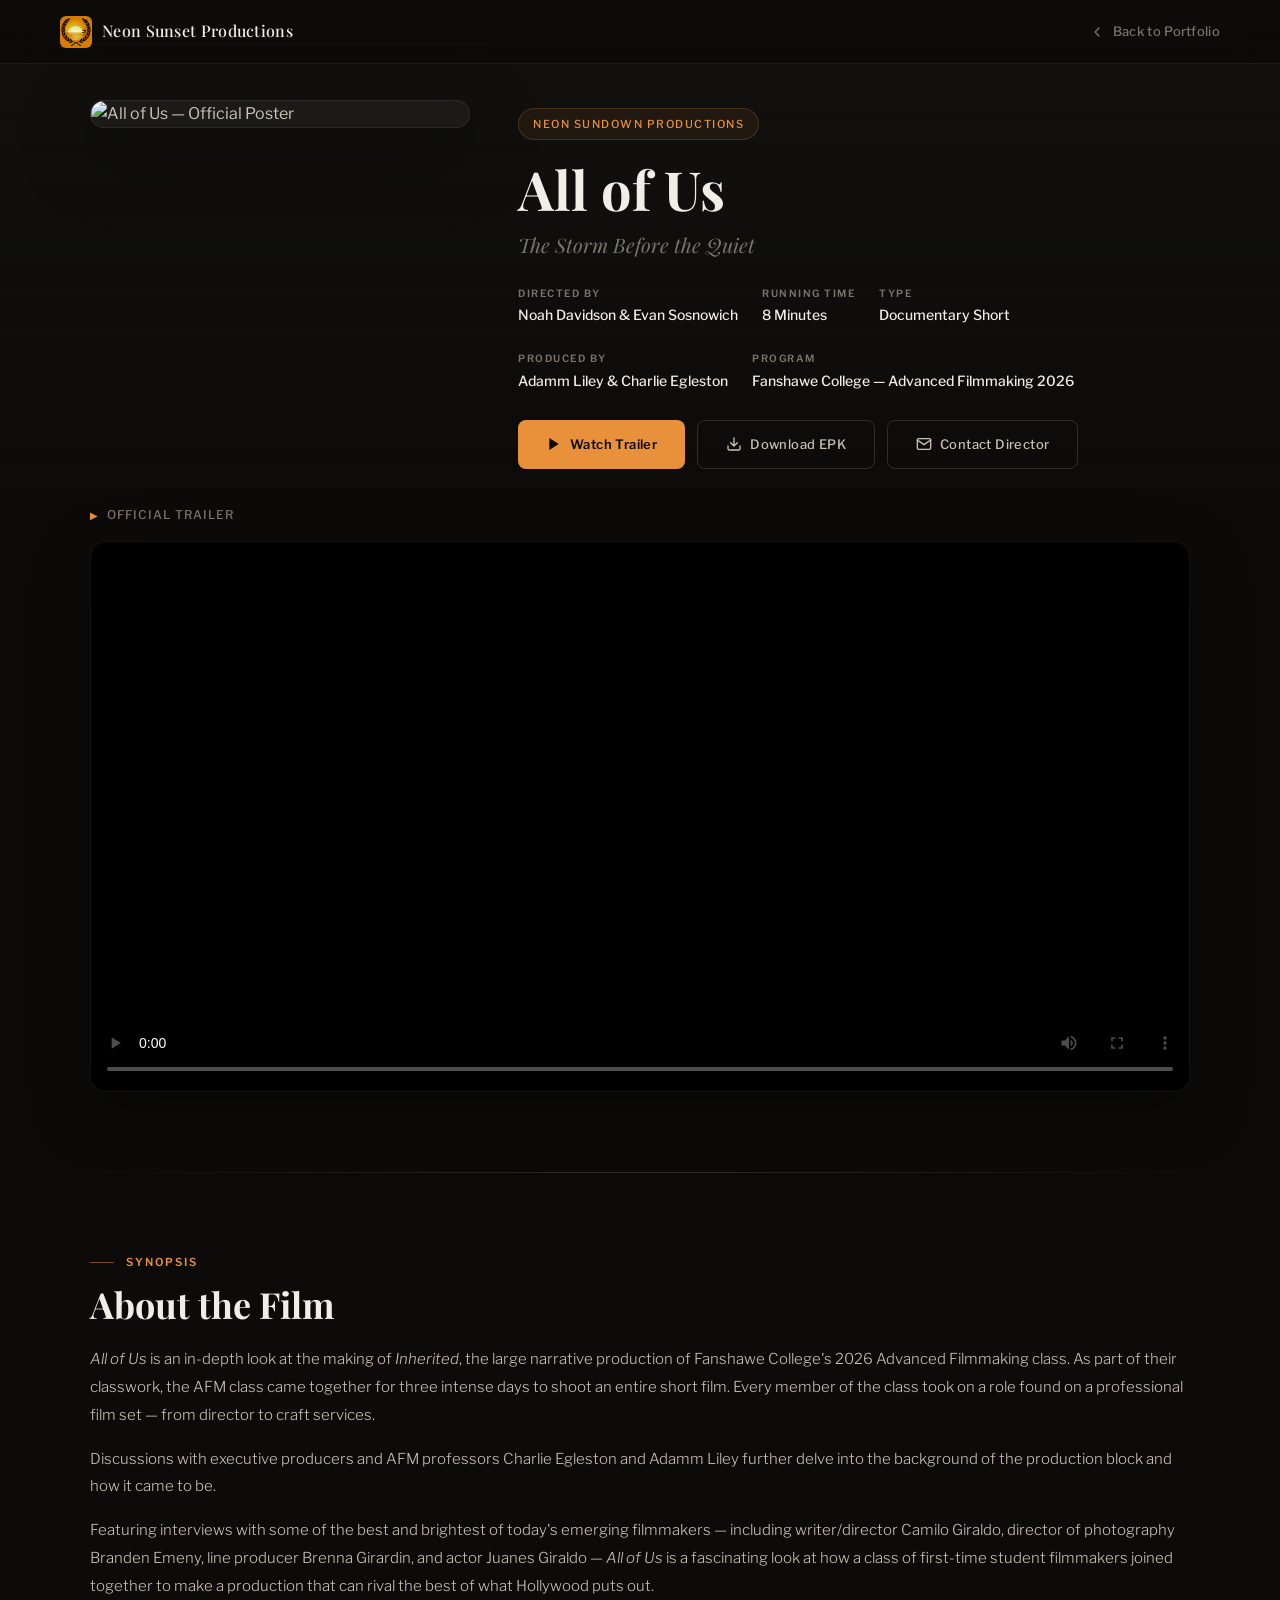
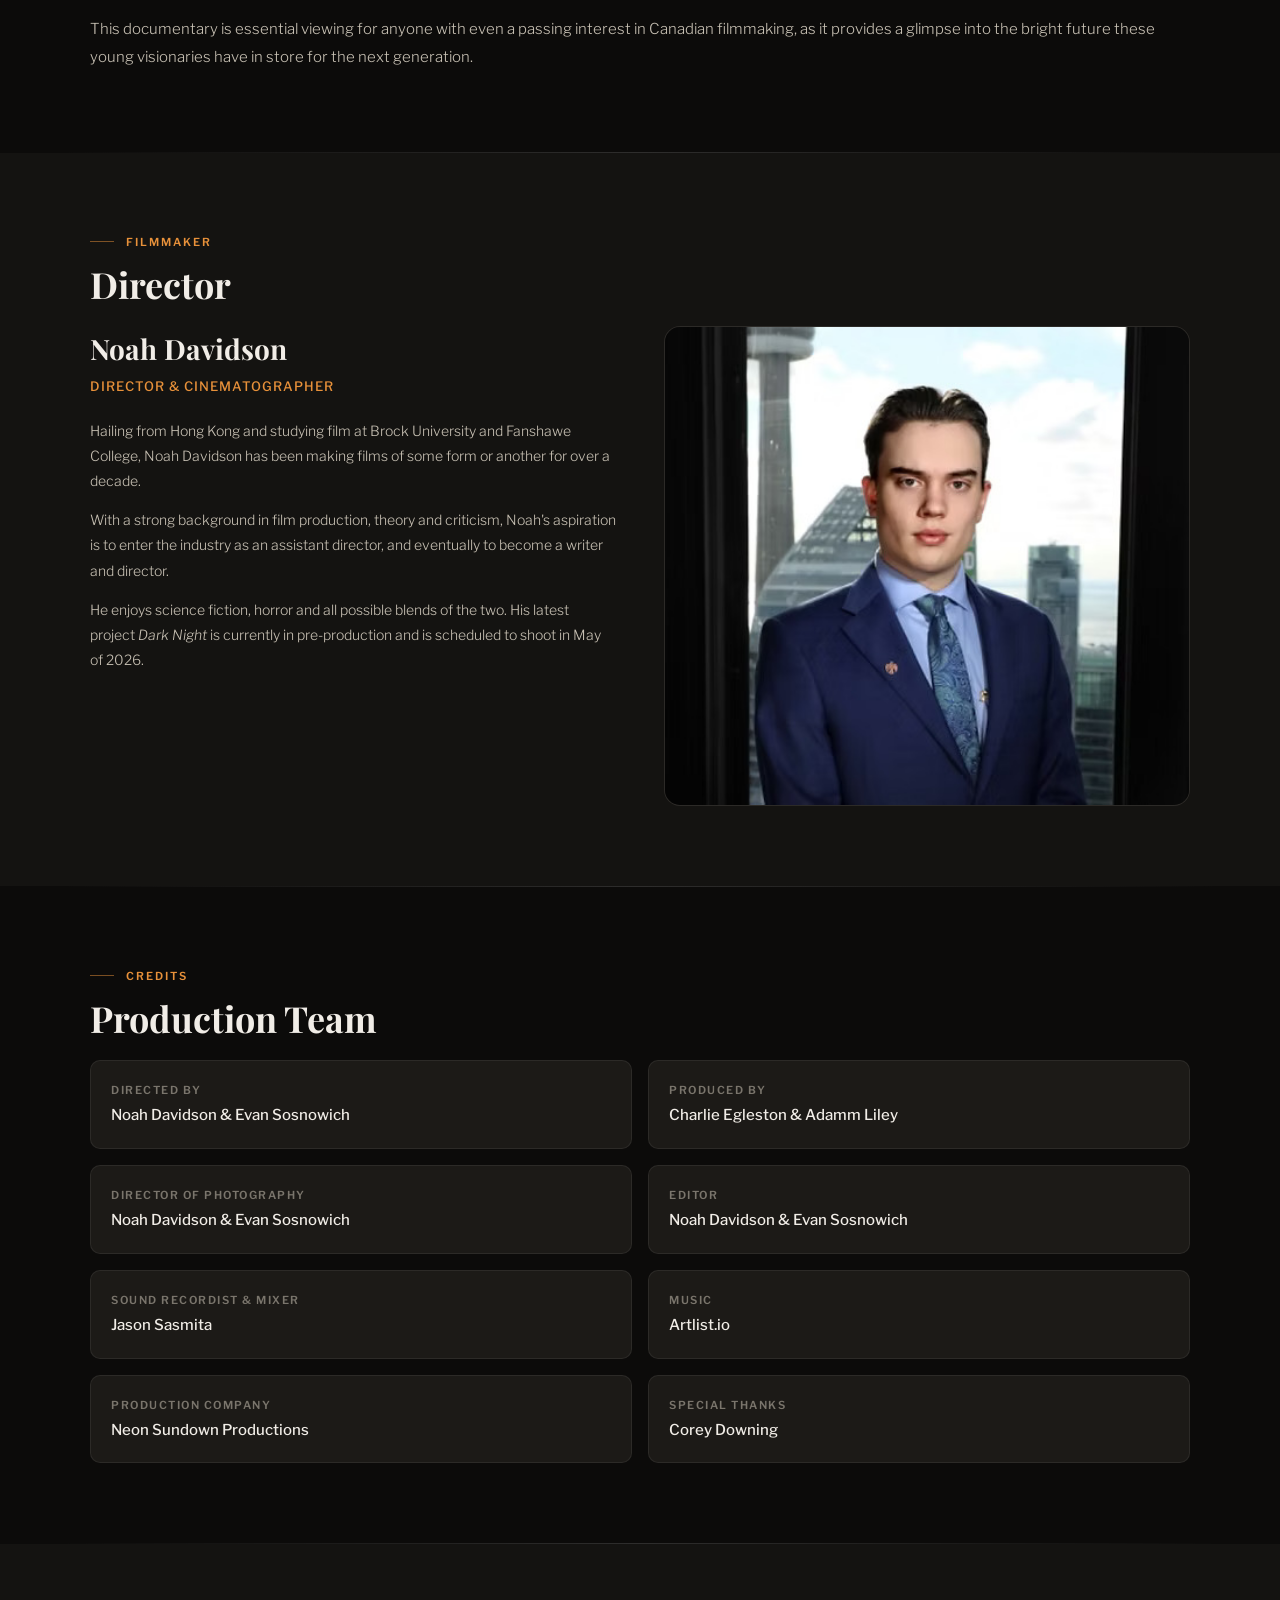
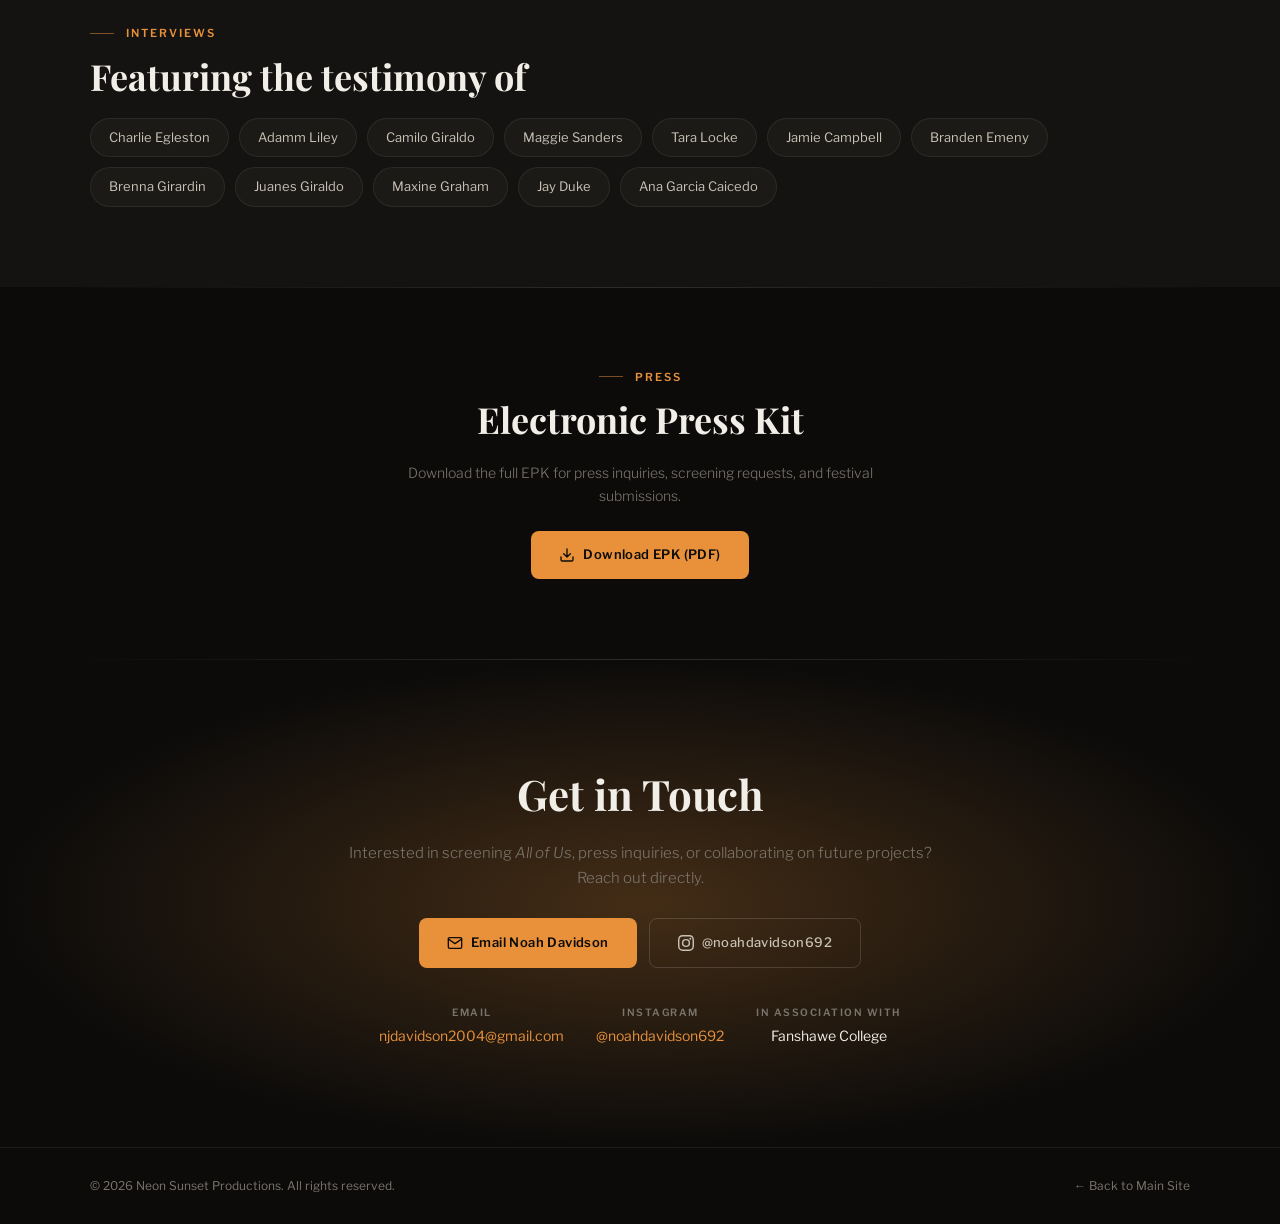
==== all-of-us.html @ 5eaad9ad "Add files via upload" ====
<!DOCTYPE html>
<html lang="en">
<head>
<meta charset="UTF-8">
<meta name="viewport" content="width=device-width, initial-scale=1.0">
<title>All of Us — Neon Sunset Productions</title>
<link rel="icon" type="image/png" href="sunset.jpg">
<link rel="preconnect" href="https://fonts.googleapis.com">
<link rel="preconnect" href="https://fonts.gstatic.com" crossorigin>
<link href="https://fonts.googleapis.com/css2?family=Playfair+Display:ital,wght@0,400;0,500;0,600;1,400;1,500&family=Libre+Franklin:wght@200;300;400;500;600&display=swap" rel="stylesheet">
<style>
/* ═══ DESIGN TOKENS — matched to main site ═══ */
:root {
  --bg:        #0c0b0a;
  --bg2:       #141311;
  --bg3:       #1c1a17;
  --surface:   #22201c;
  --border:    rgba(255,255,255,0.07);
  --border-h:  rgba(255,255,255,0.14);
  --sun:       #e8913a;
  --sun-glow:  rgba(232,145,58,0.25);
  --sun-sub:   rgba(232,145,58,0.08);
  --gold:      #d4a24e;
  --text:      #c9c2b5;
  --heading:   #f1ede7;
  --muted:     #7a756c;
  --font-disp: 'Playfair Display', Georgia, serif;
  --font-body: 'Libre Franklin', 'Helvetica Neue', sans-serif;
  --radius:    10px;
  --radius-lg: 16px;
  --max-w:     1100px;
}

*, *::before, *::after { margin: 0; padding: 0; box-sizing: border-box; }
html { scroll-behavior: smooth; }
body {
  font-family: var(--font-body);
  background: var(--bg);
  color: var(--text);
  -webkit-font-smoothing: antialiased;
  line-height: 1.65;
  overflow-x: hidden;
}

::-webkit-scrollbar { width: 6px; }
::-webkit-scrollbar-track { background: var(--bg); }
::-webkit-scrollbar-thumb { background: var(--sun); border-radius: 3px; }

a { color: var(--sun); text-decoration: none; transition: color 0.3s; }
a:hover { color: var(--gold); }

/* ═══ NAV — same as main site ═══ */
.nav {
  position: fixed; top: 0; left: 0; right: 0; z-index: 100;
  height: 64px;
  display: flex; align-items: center; justify-content: space-between;
  padding: 0 clamp(20px, 5vw, 60px);
  background: rgba(12,11,10,0.88);
  backdrop-filter: blur(18px) saturate(1.3);
  border-bottom: 1px solid var(--border);
}

.nav-brand {
  display: flex; align-items: center; gap: 10px;
  text-decoration: none; cursor: pointer;
}

.nav-brand-icon {
  width: 32px; height: 32px; border-radius: 6px; object-fit: cover;
}

.nav-brand-name {
  font-family: var(--font-disp);
  font-size: 16px; font-weight: 500;
  color: var(--heading);
  letter-spacing: 0.3px;
}

.nav-back {
  display: inline-flex; align-items: center; gap: 8px;
  font-size: 13px; font-weight: 500; color: var(--muted);
  text-decoration: none; transition: color 0.3s;
  letter-spacing: 0.3px;
}

.nav-back:hover { color: var(--sun); }

.nav-back svg {
  width: 16px; height: 16px; stroke: currentColor;
  stroke-width: 2; fill: none; stroke-linecap: round; stroke-linejoin: round;
}

/* ═══ HERO BANNER ═══ */
.project-hero {
  padding: 100px clamp(20px, 5vw, 60px) 0;
  background:
    linear-gradient(180deg, rgba(12,11,10,0.3) 0%, var(--bg) 100%),
    var(--bg2);
}

.project-hero-inner {
  max-width: var(--max-w);
  margin: 0 auto;
  display: grid;
  grid-template-columns: 380px 1fr;
  gap: 48px;
  align-items: start;
}

.poster-frame {
  position: sticky; top: 100px;
  border-radius: var(--radius-lg);
  overflow: hidden;
  border: 1px solid var(--border);
  box-shadow: 0 24px 64px rgba(0,0,0,0.5);
  aspect-ratio: auto;
  background: var(--bg3);
}

.poster-frame img {
  width: 100%; height: auto; display: block;
}

.project-meta {
  padding-top: 8px;
}

.project-tag {
  display: inline-flex; align-items: center; gap: 8px;
  padding: 6px 14px;
  background: var(--sun-sub);
  border: 1px solid rgba(232,145,58,0.2);
  border-radius: 100px;
  font-size: 11px; font-weight: 500;
  letter-spacing: 1.5px; text-transform: uppercase;
  color: var(--sun); margin-bottom: 20px;
}

.project-title {
  font-family: var(--font-disp);
  font-size: clamp(36px, 5vw, 54px);
  color: var(--heading);
  line-height: 1.1;
  margin-bottom: 8px;
}

.project-subtitle {
  font-family: var(--font-disp);
  font-style: italic;
  font-size: 20px;
  color: var(--muted);
  margin-bottom: 24px;
}

.project-quick-facts {
  display: flex; flex-wrap: wrap; gap: 24px;
  margin-bottom: 28px;
}

.quick-fact {
  display: flex; flex-direction: column; gap: 2px;
}

.quick-fact-label {
  font-size: 10px; font-weight: 600;
  text-transform: uppercase; letter-spacing: 1.5px;
  color: var(--muted);
}

.quick-fact-value {
  font-size: 14px; font-weight: 500;
  color: var(--heading);
}

.project-actions {
  display: flex; gap: 12px; flex-wrap: wrap;
  margin-bottom: 36px;
}

/* Buttons — matched to main site's btn-sun / btn-ghost */
.btn-sun {
  display: inline-flex; align-items: center; gap: 8px;
  padding: 13px 28px;
  background: var(--sun);
  color: var(--bg);
  font-family: var(--font-body);
  font-size: 13px; font-weight: 600;
  letter-spacing: 0.4px;
  border: none; border-radius: 8px;
  cursor: pointer; transition: all 0.3s;
  text-decoration: none;
}

.btn-sun:hover {
  background: var(--gold);
  transform: translateY(-1px);
  box-shadow: 0 4px 20px var(--sun-glow);
  color: var(--bg);
}

.btn-ghost {
  display: inline-flex; align-items: center; gap: 8px;
  padding: 13px 28px;
  background: transparent;
  color: var(--text);
  font-family: var(--font-body);
  font-size: 13px; font-weight: 500;
  letter-spacing: 0.4px;
  border: 1px solid var(--border-h);
  border-radius: 8px;
  cursor: pointer; transition: all 0.3s;
  text-decoration: none;
}

.btn-ghost:hover {
  border-color: var(--sun);
  color: var(--sun);
  background: var(--sun-sub);
}

.btn-ghost svg, .btn-sun svg {
  width: 16px; height: 16px;
  stroke: currentColor; fill: none;
  stroke-width: 2; stroke-linecap: round; stroke-linejoin: round;
}

/* ═══ SECTION PATTERNS ═══ */
.sec {
  padding: clamp(48px, 8vw, 80px) clamp(20px, 5vw, 60px);
}

.sec-dark { background: var(--bg); }
.sec-alt  { background: var(--bg2); }

.sec-inner {
  max-width: var(--max-w);
  margin: 0 auto;
}

.sec-label {
  display: flex; align-items: center; gap: 12px;
  font-size: 11px; font-weight: 600;
  letter-spacing: 2px; text-transform: uppercase;
  color: var(--sun);
  margin-bottom: 12px;
}

.sec-label::before {
  content: ''; width: 24px; height: 1px;
  background: var(--sun); opacity: 0.5;
}

.sec-h2 {
  font-family: var(--font-disp);
  font-size: clamp(24px, 3.5vw, 36px);
  color: var(--heading);
  margin-bottom: 20px;
  line-height: 1.2;
}

/* ═══ TRAILER VIDEO ═══ */
.trailer-section {
  padding: 0 clamp(20px, 5vw, 60px) clamp(48px, 8vw, 80px);
  background: var(--bg);
}

.trailer-wrap {
  max-width: var(--max-w);
  margin: 0 auto;
}

.video-container {
  position: relative;
  border-radius: var(--radius-lg);
  overflow: hidden;
  border: 1px solid var(--border);
  background: #000;
  box-shadow: 0 20px 60px rgba(0,0,0,0.4);
}

.video-container video {
  width: 100%; display: block;
}

.video-label {
  display: flex; align-items: center; gap: 8px;
  margin-bottom: 16px;
  font-size: 12px; font-weight: 500;
  color: var(--muted);
  text-transform: uppercase;
  letter-spacing: 1px;
}

.video-label::before {
  content: '▶'; color: var(--sun); font-size: 10px;
}

/* ═══ SYNOPSIS ═══ */
.synopsis-text {
  font-size: 15px;
  line-height: 1.85;
  color: var(--text);
  font-weight: 300;
}

.synopsis-text p { margin-bottom: 16px; }

.synopsis-text p:last-child { margin-bottom: 0; }

/* ═══ DIRECTOR BIO ═══ */
.director-split {
  display: grid;
  grid-template-columns: 1fr 1fr;
  gap: 48px;
  align-items: start;
}

.director-photo-frame {
  border-radius: var(--radius-lg);
  overflow: hidden;
  border: 1px solid var(--border);
  background: var(--bg3);
}

.director-photo-frame img {
  width: 100%; display: block;
}

.director-bio-text {
  font-size: 14px;
  line-height: 1.8;
  color: var(--text);
  font-weight: 300;
}

.director-bio-text p { margin-bottom: 14px; }

.director-name {
  font-family: var(--font-disp);
  font-size: 28px;
  color: var(--heading);
  margin-bottom: 4px;
}

.director-role {
  font-size: 13px;
  color: var(--sun);
  font-weight: 500;
  text-transform: uppercase;
  letter-spacing: 1px;
  margin-bottom: 20px;
}

/* ═══ CREDITS TABLE ═══ */
.credits-grid {
  display: grid;
  grid-template-columns: 1fr 1fr;
  gap: 16px;
}

.credit-item {
  padding: 20px;
  background: var(--bg3);
  border: 1px solid var(--border);
  border-radius: var(--radius);
  transition: border-color 0.3s;
}

.credit-item:hover { border-color: var(--border-h); }

.credit-role {
  font-size: 11px; font-weight: 600;
  text-transform: uppercase; letter-spacing: 1.5px;
  color: var(--muted); margin-bottom: 4px;
}

.credit-name {
  font-size: 15px; font-weight: 500;
  color: var(--heading);
}

/* ═══ CAST LIST (Testimonies) ═══ */
.cast-pills {
  display: flex; flex-wrap: wrap; gap: 10px;
}

.cast-pill {
  padding: 8px 18px;
  background: var(--bg3);
  border: 1px solid var(--border);
  border-radius: 100px;
  font-size: 13px; font-weight: 400;
  color: var(--text);
  transition: all 0.3s;
}

.cast-pill:hover {
  border-color: var(--sun);
  color: var(--sun);
  background: var(--sun-sub);
}

/* ═══ CONTACT CTA ═══ */
.contact-cta {
  text-align: center;
  padding: clamp(60px, 10vw, 100px) clamp(20px, 5vw, 60px);
  background: var(--bg);
  position: relative;
}

.contact-cta::before {
  content: '';
  position: absolute; inset: 0;
  background: radial-gradient(ellipse 50% 50% at 50% 50%, var(--sun-glow), transparent);
  pointer-events: none;
}

.contact-cta-inner {
  position: relative; z-index: 2;
  max-width: 600px;
  margin: 0 auto;
}

.contact-cta h2 {
  font-family: var(--font-disp);
  font-size: clamp(28px, 4vw, 42px);
  color: var(--heading);
  margin-bottom: 12px;
}

.contact-cta p {
  font-size: 15px;
  color: var(--muted);
  margin-bottom: 28px;
  font-weight: 300;
}

.contact-details-row {
  display: flex; justify-content: center;
  gap: 32px; flex-wrap: wrap;
  margin-top: 24px;
}

.cd-item {
  text-align: center;
}

.cd-item-label {
  font-size: 10px; font-weight: 600;
  text-transform: uppercase; letter-spacing: 1.5px;
  color: var(--muted); margin-bottom: 4px;
}

.cd-item-value {
  font-size: 14px; color: var(--heading);
}

.cd-item-value a { color: var(--sun); }

/* ═══ DIVIDERS ═══ */
.sec-divider {
  height: 1px;
  background: linear-gradient(90deg, transparent, var(--border-h), transparent);
  margin: 0 clamp(20px, 5vw, 60px);
}

/* ═══ FOOTER — same as main site ═══ */
.footer {
  padding: 28px clamp(20px, 5vw, 60px);
  border-top: 1px solid var(--border);
  background: var(--bg);
}

.footer-inner {
  max-width: var(--max-w);
  margin: 0 auto;
  display: flex;
  justify-content: space-between;
  align-items: center;
  flex-wrap: wrap;
  gap: 16px;
}

.footer-copy {
  font-size: 12px; color: var(--muted);
}

.footer-link {
  font-size: 12px; color: var(--muted);
  text-decoration: none; transition: color 0.3s;
}

.footer-link:hover { color: var(--sun); }

/* ═══ ANIMATIONS ═══ */
@keyframes fadeUp {
  from { opacity: 0; transform: translateY(24px); }
  to   { opacity: 1; transform: translateY(0); }
}

.reveal {
  opacity: 0;
  transform: translateY(24px);
  transition: all 0.6s cubic-bezier(0.16, 1, 0.3, 1);
}

.reveal.visible {
  opacity: 1;
  transform: translateY(0);
}

.reveal-d1 { transition-delay: 0.1s; }
.reveal-d2 { transition-delay: 0.2s; }
.reveal-d3 { transition-delay: 0.3s; }

/* ═══ RESPONSIVE ═══ */
@media (max-width: 860px) {
  .project-hero-inner {
    grid-template-columns: 1fr;
    gap: 32px;
  }

  .poster-frame {
    position: static;
    max-width: 340px;
    margin: 0 auto;
  }

  .director-split {
    grid-template-columns: 1fr;
    gap: 32px;
  }

  .director-photo-frame {
    max-width: 300px;
  }

  .credits-grid {
    grid-template-columns: 1fr;
  }

  .contact-details-row {
    flex-direction: column;
    align-items: center;
    gap: 20px;
  }
}

@media (max-width: 540px) {
  .project-quick-facts { gap: 16px; }
  .project-actions { flex-direction: column; }
  .project-actions .btn-sun,
  .project-actions .btn-ghost { width: 100%; justify-content: center; }
}
</style>
</head>
<body>

<!-- ═══ NAVIGATION ═══ -->
<nav class="nav">
  <a class="nav-brand" href="index.html">
    <img class="nav-brand-icon" src="sunset.jpg" alt="Neon Sunset Productions">
    <span class="nav-brand-name">Neon Sunset Productions</span>
  </a>
  <a class="nav-back" href="index.html">
    <svg viewBox="0 0 24 24"><polyline points="15 18 9 12 15 6"/></svg>
    Back to Portfolio
  </a>
</nav>

<!-- ═══ HERO — Poster + Meta ═══ -->
<section class="project-hero">
  <div class="project-hero-inner">
    <div class="poster-frame reveal">
      <img src="Screenshot_2026-04-18_at_4_50_03_AM.png" alt="All of Us — Official Poster">
    </div>
    <div class="project-meta">
      <div class="project-tag reveal">Neon Sundown Productions</div>
      <h1 class="project-title reveal reveal-d1">All of Us</h1>
      <p class="project-subtitle reveal reveal-d1">The Storm Before the Quiet</p>

      <div class="project-quick-facts reveal reveal-d2">
        <div class="quick-fact">
          <span class="quick-fact-label">Directed By</span>
          <span class="quick-fact-value">Noah Davidson &amp; Evan Sosnowich</span>
        </div>
        <div class="quick-fact">
          <span class="quick-fact-label">Running Time</span>
          <span class="quick-fact-value">8 Minutes</span>
        </div>
        <div class="quick-fact">
          <span class="quick-fact-label">Type</span>
          <span class="quick-fact-value">Documentary Short</span>
        </div>
        <div class="quick-fact">
          <span class="quick-fact-label">Produced By</span>
          <span class="quick-fact-value">Adamm Liley &amp; Charlie Egleston</span>
        </div>
        <div class="quick-fact">
          <span class="quick-fact-label">Program</span>
          <span class="quick-fact-value">Fanshawe College — Advanced Filmmaking 2026</span>
        </div>
      </div>

      <div class="project-actions reveal reveal-d3">
        <a href="#trailer" class="btn-sun">
          <svg viewBox="0 0 24 24"><polygon points="5,3 19,12 5,21" fill="currentColor" stroke="none"/></svg>
          Watch Trailer
        </a>
        <a href="Copy_of_Film_EPK_Template_-_StudioBinder.pdf" target="_blank" class="btn-ghost">
          <svg viewBox="0 0 24 24"><path d="M21 15v4a2 2 0 01-2 2H5a2 2 0 01-2-2v-4M7 10l5 5 5-5M12 15V3"/></svg>
          Download EPK
        </a>
        <a href="#contact-section" class="btn-ghost">
          <svg viewBox="0 0 24 24"><path d="M4 4h16c1.1 0 2 .9 2 2v12c0 1.1-.9 2-2 2H4c-1.1 0-2-.9-2-2V6c0-1.1.9-2 2-2z"/><polyline points="22,6 12,13 2,6"/></svg>
          Contact Director
        </a>
      </div>
    </div>
  </div>
</section>

<!-- ═══ TRAILER VIDEO ═══ -->
<section class="trailer-section" id="trailer">
  <div class="trailer-wrap">
    <div class="video-label reveal">Official Trailer</div>
    <div class="video-container reveal reveal-d1">
      <video controls preload="metadata" playsinline poster="Screenshot_2026-04-18_at_4_50_03_AM.png">
        <source src="t4.mp4" type="video/mp4">
        Your browser does not support the video tag.
      </video>
    </div>
  </div>
</section>

<div class="sec-divider"></div>

<!-- ═══ SYNOPSIS ═══ -->
<section class="sec sec-dark">
  <div class="sec-inner">
    <p class="sec-label reveal">Synopsis</p>
    <h2 class="sec-h2 reveal reveal-d1">About the Film</h2>
    <div class="synopsis-text reveal reveal-d2">
      <p><em>All of Us</em> is an in-depth look at the making of <em>Inherited</em>, the large narrative production of Fanshawe College's 2026 Advanced Filmmaking class. As part of their classwork, the AFM class came together for three intense days to shoot an entire short film. Every member of the class took on a role found on a professional film set — from director to craft services.</p>
      <p>Discussions with executive producers and AFM professors Charlie Egleston and Adamm Liley further delve into the background of the production block and how it came to be.</p>
      <p>Featuring interviews with some of the best and brightest of today's emerging filmmakers — including writer/director Camilo Giraldo, director of photography Branden Emeny, line producer Brenna Girardin, and actor Juanes Giraldo — <em>All of Us</em> is a fascinating look at how a class of first-time student filmmakers joined together to make a production that can rival the best of what Hollywood puts out.</p>
      <p>This documentary is essential viewing for anyone with even a passing interest in Canadian filmmaking, as it provides a glimpse into the bright future these young visionaries have in store for the next generation.</p>
    </div>
  </div>
</section>

<div class="sec-divider"></div>

<!-- ═══ DIRECTOR ═══ -->
<section class="sec sec-alt">
  <div class="sec-inner">
    <p class="sec-label reveal">Filmmaker</p>
    <h2 class="sec-h2 reveal reveal-d1">Director</h2>
    <div class="director-split reveal reveal-d2">
      <div>
        <h3 class="director-name">Noah Davidson</h3>
        <p class="director-role">Director &amp; Cinematographer</p>
        <div class="director-bio-text">
          <p>Hailing from Hong Kong and studying film at Brock University and Fanshawe College, Noah Davidson has been making films of some form or another for over a decade.</p>
          <p>With a strong background in film production, theory and criticism, Noah's aspiration is to enter the industry as an assistant director, and eventually to become a writer and director.</p>
          <p>He enjoys science fiction, horror and all possible blends of the two. His latest project <em>Dark Night</em> is currently in pre-production and is scheduled to shoot in May of 2026.</p>
        </div>
      </div>
      <div class="director-photo-frame">
        <img src="noah.jpg" alt="Noah Davidson — Director portrait">
      </div>
    </div>
  </div>
</section>

<div class="sec-divider"></div>

<!-- ═══ CREDITS ═══ -->
<section class="sec sec-dark">
  <div class="sec-inner">
    <p class="sec-label reveal">Credits</p>
    <h2 class="sec-h2 reveal reveal-d1">Production Team</h2>
    <div class="credits-grid reveal reveal-d2">
      <div class="credit-item">
        <div class="credit-role">Directed By</div>
        <div class="credit-name">Noah Davidson &amp; Evan Sosnowich</div>
      </div>
      <div class="credit-item">
        <div class="credit-role">Produced By</div>
        <div class="credit-name">Charlie Egleston &amp; Adamm Liley</div>
      </div>
      <div class="credit-item">
        <div class="credit-role">Director of Photography</div>
        <div class="credit-name">Noah Davidson &amp; Evan Sosnowich</div>
      </div>
      <div class="credit-item">
        <div class="credit-role">Editor</div>
        <div class="credit-name">Noah Davidson &amp; Evan Sosnowich</div>
      </div>
      <div class="credit-item">
        <div class="credit-role">Sound Recordist &amp; Mixer</div>
        <div class="credit-name">Jason Sasmita</div>
      </div>
      <div class="credit-item">
        <div class="credit-role">Music</div>
        <div class="credit-name">Artlist.io</div>
      </div>
      <div class="credit-item">
        <div class="credit-role">Production Company</div>
        <div class="credit-name">Neon Sundown Productions</div>
      </div>
      <div class="credit-item">
        <div class="credit-role">Special Thanks</div>
        <div class="credit-name">Corey Downing</div>
      </div>
    </div>
  </div>
</section>

<div class="sec-divider"></div>

<!-- ═══ FEATURING (testimonies) ═══ -->
<section class="sec sec-alt">
  <div class="sec-inner">
    <p class="sec-label reveal">Interviews</p>
    <h2 class="sec-h2 reveal reveal-d1">Featuring the testimony of</h2>
    <div class="cast-pills reveal reveal-d2">
      <span class="cast-pill">Charlie Egleston</span>
      <span class="cast-pill">Adamm Liley</span>
      <span class="cast-pill">Camilo Giraldo</span>
      <span class="cast-pill">Maggie Sanders</span>
      <span class="cast-pill">Tara Locke</span>
      <span class="cast-pill">Jamie Campbell</span>
      <span class="cast-pill">Branden Emeny</span>
      <span class="cast-pill">Brenna Girardin</span>
      <span class="cast-pill">Juanes Giraldo</span>
      <span class="cast-pill">Maxine Graham</span>
      <span class="cast-pill">Jay Duke</span>
      <span class="cast-pill">Ana Garcia Caicedo</span>
    </div>
  </div>
</section>

<div class="sec-divider"></div>

<!-- ═══ EPK DOWNLOAD ═══ -->
<section class="sec sec-dark">
  <div class="sec-inner" style="text-align:center;">
    <p class="sec-label reveal" style="justify-content:center">Press</p>
    <h2 class="sec-h2 reveal reveal-d1" style="text-align:center">Electronic Press Kit</h2>
    <p class="reveal reveal-d2" style="color:var(--muted);font-size:14px;max-width:500px;margin:0 auto 24px;font-weight:300;">Download the full EPK for press inquiries, screening requests, and festival submissions.</p>
    <a href="Copy_of_Film_EPK_Template_-_StudioBinder.pdf" target="_blank" class="btn-sun reveal reveal-d3">
      <svg viewBox="0 0 24 24" style="width:16px;height:16px;stroke:currentColor;fill:none;stroke-width:2;stroke-linecap:round;stroke-linejoin:round;"><path d="M21 15v4a2 2 0 01-2 2H5a2 2 0 01-2-2v-4M7 10l5 5 5-5M12 15V3"/></svg>
      Download EPK (PDF)
    </a>
  </div>
</section>

<div class="sec-divider"></div>

<!-- ═══ CONTACT CTA ═══ -->
<section class="contact-cta" id="contact-section">
  <div class="contact-cta-inner">
    <h2 class="reveal">Get in Touch</h2>
    <p class="reveal reveal-d1">Interested in screening <em>All of Us</em>, press inquiries, or collaborating on future projects? Reach out directly.</p>
    <div class="project-actions reveal reveal-d2" style="justify-content:center;">
      <a href="mailto:njdavidson2004@gmail.com" class="btn-sun">
        <svg viewBox="0 0 24 24" style="width:16px;height:16px;stroke:currentColor;fill:none;stroke-width:2;stroke-linecap:round;stroke-linejoin:round;"><path d="M4 4h16c1.1 0 2 .9 2 2v12c0 1.1-.9 2-2 2H4c-1.1 0-2-.9-2-2V6c0-1.1.9-2 2-2z"/><polyline points="22,6 12,13 2,6"/></svg>
        Email Noah Davidson
      </a>
      <a href="https://instagram.com/noahdavidson692" target="_blank" class="btn-ghost">
        <svg viewBox="0 0 24 24" style="width:16px;height:16px;fill:currentColor;stroke:none;"><path d="M12 2.163c3.204 0 3.584.012 4.85.07 3.252.148 4.771 1.691 4.919 4.919.058 1.265.069 1.645.069 4.849 0 3.205-.012 3.584-.069 4.849-.149 3.225-1.664 4.771-4.919 4.919-1.266.058-1.644.07-4.85.07-3.204 0-3.584-.012-4.849-.07-3.26-.149-4.771-1.699-4.919-4.92-.058-1.265-.07-1.644-.07-4.849 0-3.204.013-3.583.07-4.849.149-3.227 1.664-4.771 4.919-4.919 1.266-.057 1.645-.069 4.849-.069zM12 0C8.741 0 8.333.014 7.053.072 2.695.272.273 2.69.073 7.052.014 8.333 0 8.741 0 12c0 3.259.014 3.668.072 4.948.2 4.358 2.618 6.78 6.98 6.98C8.333 23.986 8.741 24 12 24c3.259 0 3.668-.014 4.948-.072 4.354-.2 6.782-2.618 6.979-6.98.059-1.28.073-1.689.073-4.948 0-3.259-.014-3.667-.072-4.947-.196-4.354-2.617-6.78-6.979-6.98C15.668.014 15.259 0 12 0zm0 5.838a6.162 6.162 0 100 12.324 6.162 6.162 0 000-12.324zM12 16a4 4 0 110-8 4 4 0 010 8zm6.406-11.845a1.44 1.44 0 100 2.881 1.44 1.44 0 000-2.881z"/></svg>
        @noahdavidson692
      </a>
    </div>
    <div class="contact-details-row reveal reveal-d3">
      <div class="cd-item">
        <div class="cd-item-label">Email</div>
        <div class="cd-item-value"><a href="mailto:njdavidson2004@gmail.com">njdavidson2004@gmail.com</a></div>
      </div>
      <div class="cd-item">
        <div class="cd-item-label">Instagram</div>
        <div class="cd-item-value"><a href="https://instagram.com/noahdavidson692" target="_blank">@noahdavidson692</a></div>
      </div>
      <div class="cd-item">
        <div class="cd-item-label">In Association With</div>
        <div class="cd-item-value">Fanshawe College</div>
      </div>
    </div>
  </div>
</section>

<!-- ═══ FOOTER ═══ -->
<footer class="footer">
  <div class="footer-inner">
    <div class="footer-copy">© 2026 Neon Sunset Productions. All rights reserved.</div>
    <a class="footer-link" href="index.html">← Back to Main Site</a>
  </div>
</footer>

<script>
// Intersection Observer for reveal animations
const observer = new IntersectionObserver((entries) => {
  entries.forEach(entry => {
    if (entry.isIntersecting) {
      entry.target.classList.add('visible');
      observer.unobserve(entry.target);
    }
  });
}, { threshold: 0.1, rootMargin: '0px 0px -30px 0px' });

document.querySelectorAll('.reveal').forEach(el => observer.observe(el));

// Smooth scroll for anchor links
document.querySelectorAll('a[href^="#"]').forEach(anchor => {
  anchor.addEventListener('click', function(e) {
    e.preventDefault();
    const target = document.querySelector(this.getAttribute('href'));
    if (target) target.scrollIntoView({ behavior: 'smooth', block: 'start' });
  });
});
</script>
</body>
</html>
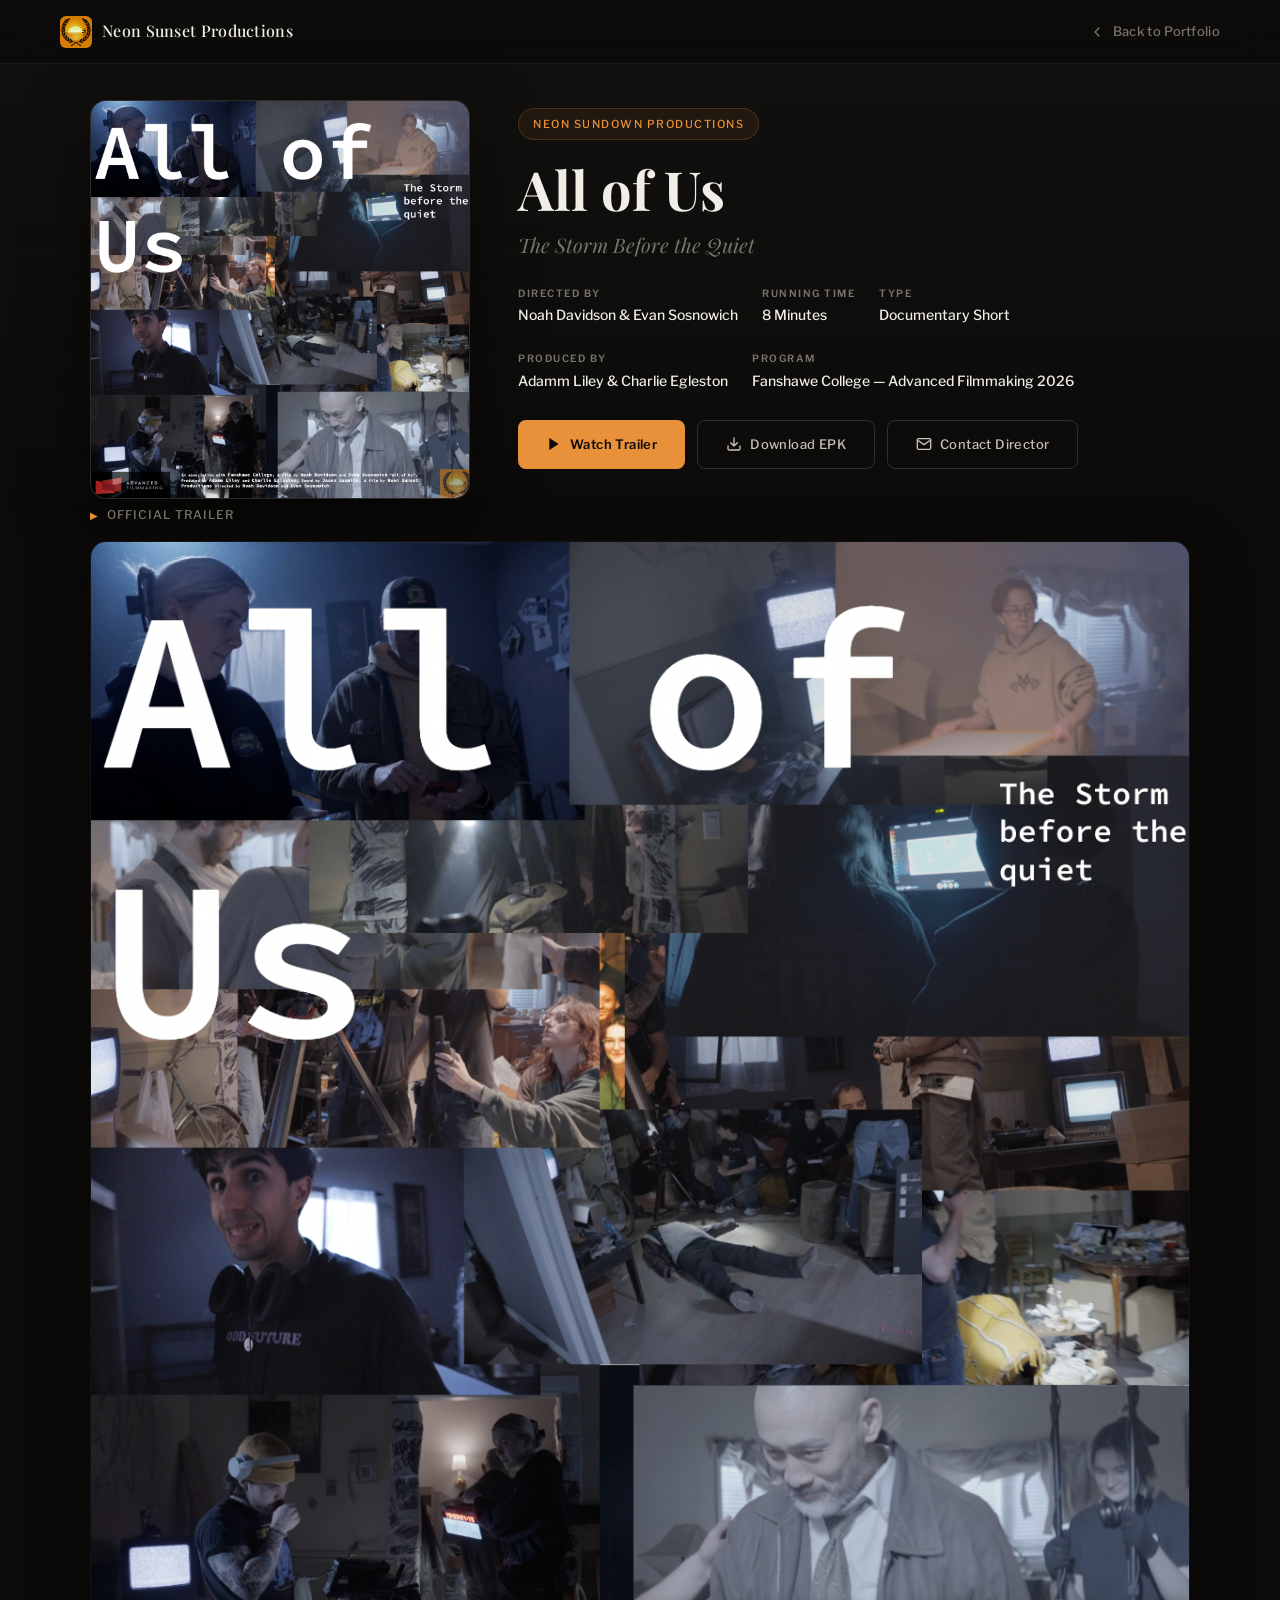
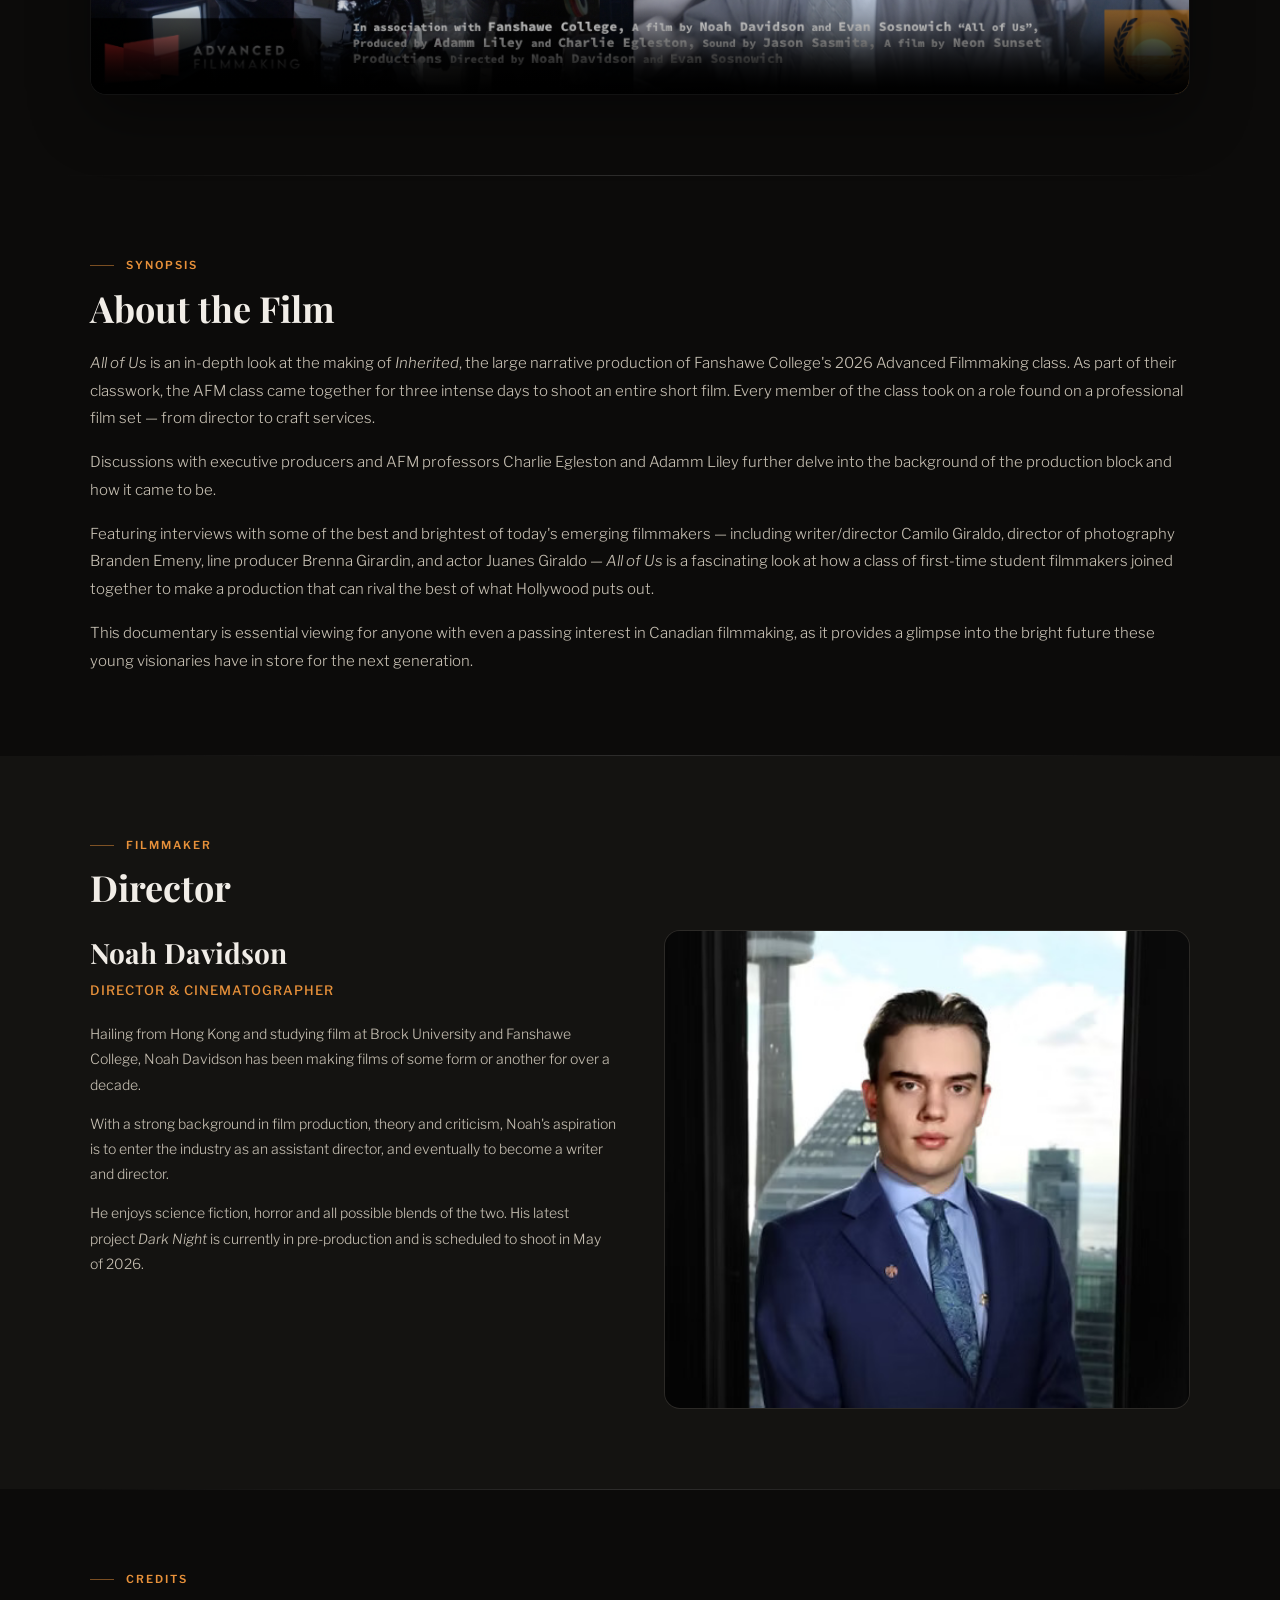
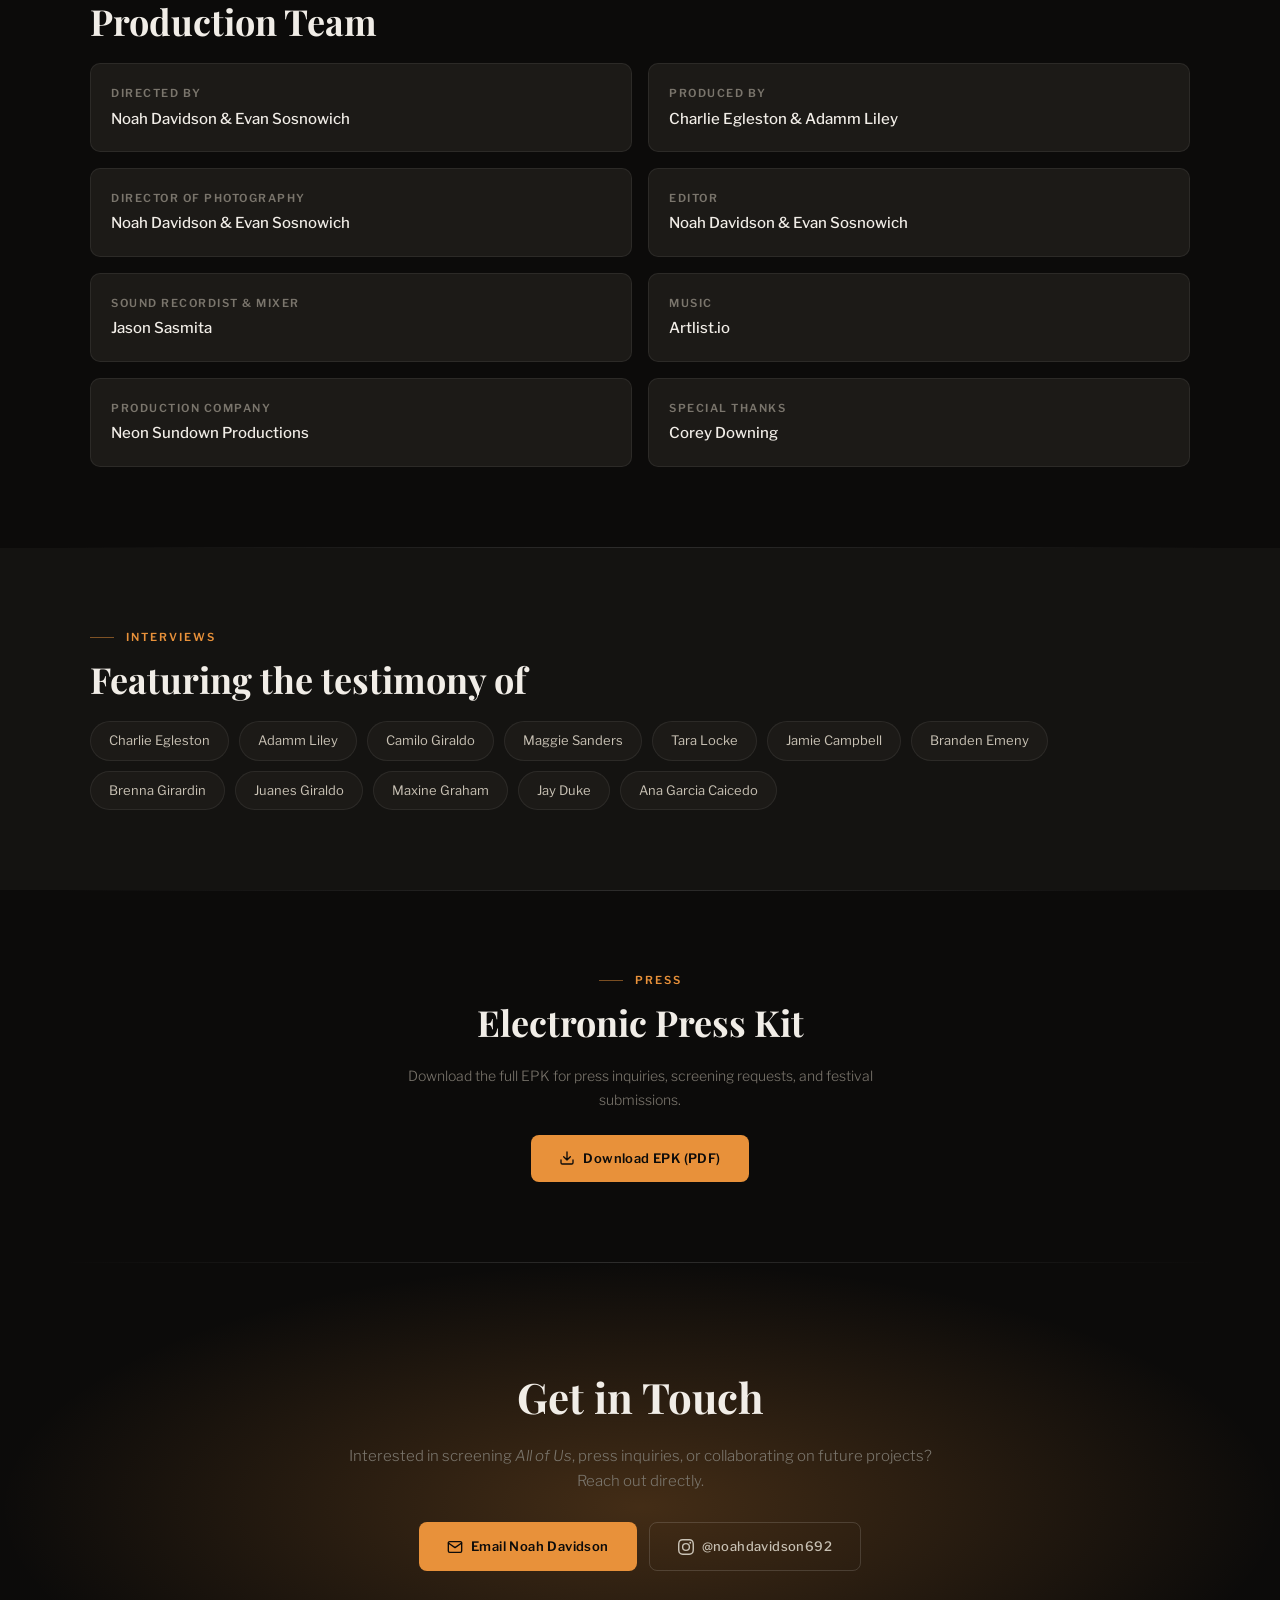
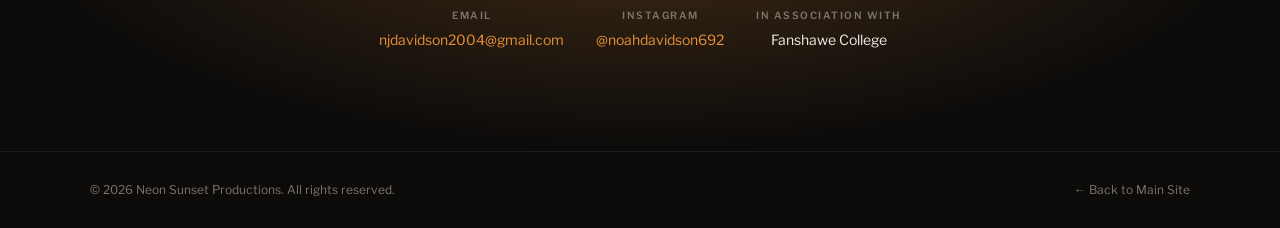
==== commit 8fbbe058: "Fix broken assets on all-of-us page - Poster image: all-of-us-poster.png → Screenshot 2026-04-18 at " ====
--- a/all-of-us.html
+++ b/all-of-us.html
@@ -572,7 +572,7 @@
 <section class="project-hero">
   <div class="project-hero-inner">
     <div class="poster-frame reveal">
-      <img src="Screenshot_2026-04-18_at_4_50_03_AM.png" alt="All of Us — Official Poster">
+      <img src="Screenshot 2026-04-18 at 4.50.03 AM.png" alt="All of Us — Official Poster">
     </div>
     <div class="project-meta">
       <div class="project-tag reveal">Neon Sundown Productions</div>
@@ -607,7 +607,7 @@
           <svg viewBox="0 0 24 24"><polygon points="5,3 19,12 5,21" fill="currentColor" stroke="none"/></svg>
           Watch Trailer
         </a>
-        <a href="Copy_of_Film_EPK_Template_-_StudioBinder.pdf" target="_blank" class="btn-ghost">
+        <a href="Copy%20of%20Film%20EPK%20Template%20-%20StudioBinder.pdf" target="_blank" class="btn-ghost">
           <svg viewBox="0 0 24 24"><path d="M21 15v4a2 2 0 01-2 2H5a2 2 0 01-2-2v-4M7 10l5 5 5-5M12 15V3"/></svg>
           Download EPK
         </a>
@@ -625,7 +625,7 @@
   <div class="trailer-wrap">
     <div class="video-label reveal">Official Trailer</div>
     <div class="video-container reveal reveal-d1">
-      <video controls preload="metadata" playsinline poster="Screenshot_2026-04-18_at_4_50_03_AM.png">
+      <video controls preload="metadata" playsinline poster="Screenshot 2026-04-18 at 4.50.03 AM.png">
         <source src="t4.mp4" type="video/mp4">
         Your browser does not support the video tag.
       </video>
@@ -749,7 +749,7 @@
     <p class="sec-label reveal" style="justify-content:center">Press</p>
     <h2 class="sec-h2 reveal reveal-d1" style="text-align:center">Electronic Press Kit</h2>
     <p class="reveal reveal-d2" style="color:var(--muted);font-size:14px;max-width:500px;margin:0 auto 24px;font-weight:300;">Download the full EPK for press inquiries, screening requests, and festival submissions.</p>
-    <a href="Copy_of_Film_EPK_Template_-_StudioBinder.pdf" target="_blank" class="btn-sun reveal reveal-d3">
+    <a href="Copy%20of%20Film%20EPK%20Template%20-%20StudioBinder.pdf" target="_blank" class="btn-sun reveal reveal-d3">
       <svg viewBox="0 0 24 24" style="width:16px;height:16px;stroke:currentColor;fill:none;stroke-width:2;stroke-linecap:round;stroke-linejoin:round;"><path d="M21 15v4a2 2 0 01-2 2H5a2 2 0 01-2-2v-4M7 10l5 5 5-5M12 15V3"/></svg>
       Download EPK (PDF)
     </a>
@@ -821,4 +821,4 @@
 });
 </script>
 </body>
-</html>+</html>
